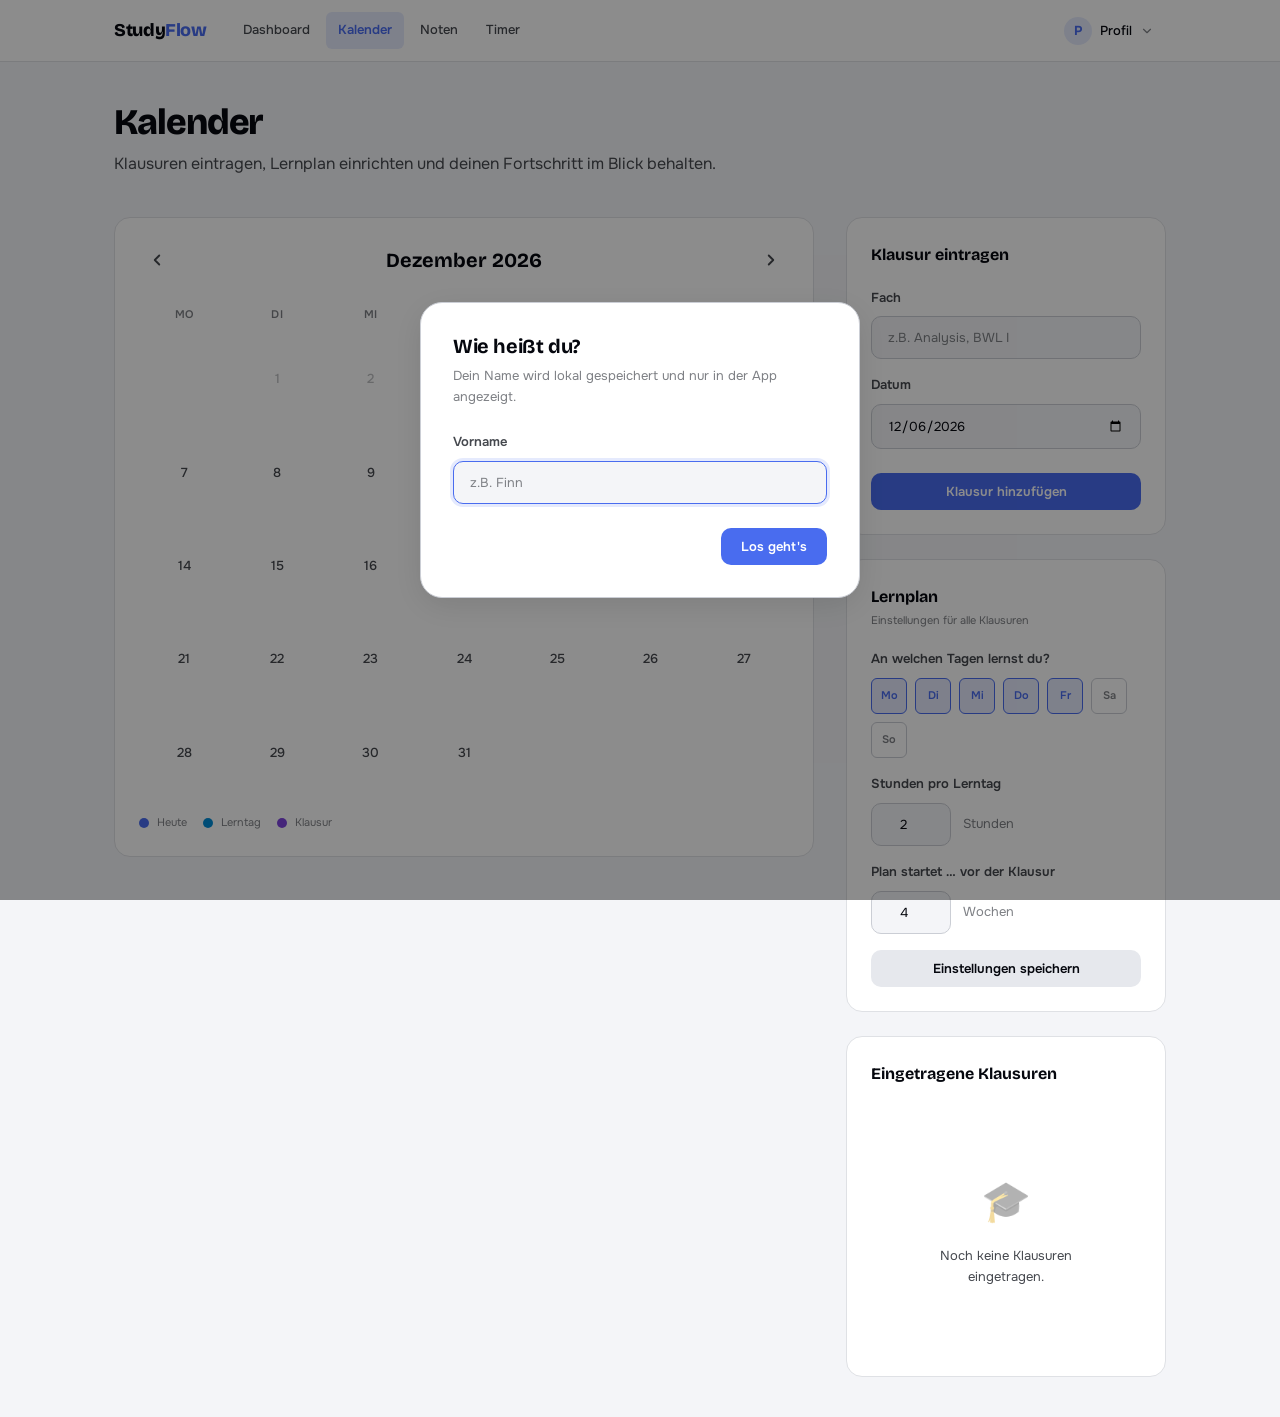
==== kalender.html @ fdf4076c "feat: complete Phase 1 frontend – dashboard, calendar, grades, timer - Dashboard with today's study " ====
<!DOCTYPE html>
<html lang="de" data-theme="light">
<head>
  <meta charset="UTF-8" />
  <meta name="viewport" content="width=device-width, initial-scale=1.0" />
  <title>StudyFlow – Kalender</title>
  <link rel="stylesheet" href="css/style.css" />
  <link rel="stylesheet" href="css/components.css" />
  <style>
    /* ── Layout ── */
    .kalender-layout {
      display: grid;
      grid-template-columns: 1fr 320px;
      gap: var(--sp-8);
      align-items: start;
    }

    /* ── Kalender ── */
    .calendar-nav {
      display: flex;
      align-items: center;
      justify-content: space-between;
      margin-bottom: var(--sp-5);
    }

    .calendar-month {
      font-family: 'Bricolage Grotesque', system-ui, sans-serif;
      font-size: var(--text-xl);
      font-weight: 700;
      color: var(--fg);
    }

    .calendar-nav-btn {
      width: 36px;
      height: 36px;
      display: flex;
      align-items: center;
      justify-content: center;
      border-radius: var(--r-sm);
      color: var(--fg-2);
      transition: background-color var(--t-fast), color var(--t-fast);
    }

    .calendar-nav-btn:hover {
      background-color: var(--bg-subtle);
      color: var(--fg);
    }

    .calendar-grid {
      display: grid;
      grid-template-columns: repeat(7, 1fr);
      gap: 3px;
    }

    .cal-header {
      text-align: center;
      font-size: var(--text-xs);
      font-weight: 600;
      color: var(--fg-3);
      padding: var(--sp-2) 0;
      text-transform: uppercase;
      letter-spacing: 0.05em;
    }

    .cal-day {
      position: relative;
      aspect-ratio: 1;
      display: flex;
      align-items: center;
      justify-content: center;
      font-size: var(--text-sm);
      font-weight: 500;
      border-radius: var(--r-sm);
      cursor: default;
      transition: background-color var(--t-fast);
      color: var(--fg-2);
    }

    .cal-day.empty {
      cursor: default;
    }

    .cal-day.today {
      background-color: var(--accent-dim);
      color: var(--accent-on-bg);
      font-weight: 700;
    }

    .cal-day.past {
      color: var(--fg-3);
      opacity: 0.5;
    }

    .cal-day.study-day {
      background-color: oklch(0.60 0.17 235 / 0.18);
      color: var(--cal-study);
      font-weight: 600;
    }

    .cal-day.exam-day {
      background-color: oklch(0.54 0.22 295 / 0.18);
      color: var(--cal-exam);
      font-weight: 700;
    }

    .cal-day.today.exam-day {
      background-color: oklch(0.54 0.22 295 / 0.25);
    }

    /* Dot indicators */
    .cal-day .dot-row {
      position: absolute;
      bottom: 3px;
      left: 50%;
      transform: translateX(-50%);
      display: flex;
      gap: 2px;
    }

    .cal-dot {
      width: 4px;
      height: 4px;
      border-radius: var(--r-full);
    }

    .cal-dot.exam  { background-color: var(--cal-exam); }
    .cal-dot.study { background-color: var(--cal-study); }

    /* Legend */
    .cal-legend {
      display: flex;
      gap: var(--sp-4);
      margin-top: var(--sp-4);
      flex-wrap: wrap;
    }

    .legend-item {
      display: flex;
      align-items: center;
      gap: var(--sp-2);
      font-size: var(--text-xs);
      color: var(--fg-3);
    }

    .legend-dot {
      width: 10px;
      height: 10px;
      border-radius: var(--r-full);
    }

    /* ── Tag-Detail ── */
    .day-detail {
      margin-top: var(--sp-4);
      padding: var(--sp-4) var(--sp-5);
      background-color: var(--bg-subtle);
      border-radius: var(--r-md);
      border: 1px solid var(--border-subtle);
    }

    .day-detail-date {
      font-size: var(--text-xs);
      font-weight: 600;
      color: var(--fg-3);
      text-transform: uppercase;
      letter-spacing: 0.06em;
      margin-bottom: var(--sp-3);
    }

    .day-detail-item {
      display: flex;
      align-items: center;
      gap: var(--sp-3);
      padding: var(--sp-2) 0;
      font-size: var(--text-sm);
      color: var(--fg);
    }

    .day-detail-item + .day-detail-item {
      border-top: 1px solid var(--border-subtle);
    }

    .day-detail-dot {
      width: 8px;
      height: 8px;
      border-radius: var(--r-full);
      flex-shrink: 0;
    }

    .day-detail-dot.exam  { background-color: var(--cal-exam); }
    .day-detail-dot.study { background-color: var(--cal-study); }
    .day-detail-dot.today { background-color: var(--accent-on-bg); }

    .day-detail-empty {
      font-size: var(--text-sm);
      color: var(--fg-3);
    }

    /* Klickbare Tage */
    .cal-day:not(.empty) {
      cursor: pointer;
    }

    .cal-day:not(.empty):hover:not(.today) {
      background-color: var(--bg-subtle);
    }

    .cal-day.selected {
      outline: 2px solid var(--accent-on-bg);
      outline-offset: 1px;
    }

    /* ── Sidebar ── */
    .sidebar-card + .sidebar-card {
      margin-top: var(--sp-6);
    }

    /* Exam list in sidebar */
    .exam-sidebar-item {
      display: flex;
      align-items: center;
      justify-content: space-between;
      padding: var(--sp-3) 0;
      gap: var(--sp-3);
    }

    .exam-sidebar-item + .exam-sidebar-item {
      border-top: 1px solid var(--border-subtle);
    }

    .exam-sidebar-name {
      font-size: var(--text-sm);
      font-weight: 500;
      color: var(--fg);
      flex: 1;
      min-width: 0;
      overflow: hidden;
      text-overflow: ellipsis;
      white-space: nowrap;
    }

    .exam-sidebar-date {
      font-size: var(--text-xs);
      color: var(--fg-3);
      white-space: nowrap;
    }

    /* Settings */
    .settings-grid {
      display: flex;
      flex-direction: column;
      gap: var(--sp-4);
    }

    @media (max-width: 900px) {
      .kalender-layout {
        grid-template-columns: 1fr;
      }
    }
  </style>
</head>
<body>
  <main class="page">
    <div class="page-header">
      <h1>Kalender</h1>
      <p>Klausuren eintragen, Lernplan einrichten und deinen Fortschritt im Blick behalten.</p>
    </div>

    <div class="kalender-layout">
      <!-- Linke Spalte: Kalender -->
      <div>
        <div class="card">
          <!-- Monats-Navigation -->
          <div class="calendar-nav">
            <button class="calendar-nav-btn" id="prevMonth" aria-label="Vorheriger Monat">
              <svg xmlns="http://www.w3.org/2000/svg" width="18" height="18" viewBox="0 0 24 24"
                   fill="none" stroke="currentColor" stroke-width="2.5"
                   stroke-linecap="round" stroke-linejoin="round" aria-hidden="true">
                <polyline points="15 18 9 12 15 6"/>
              </svg>
            </button>
            <span class="calendar-month" id="calMonthLabel"></span>
            <button class="calendar-nav-btn" id="nextMonth" aria-label="Nächster Monat">
              <svg xmlns="http://www.w3.org/2000/svg" width="18" height="18" viewBox="0 0 24 24"
                   fill="none" stroke="currentColor" stroke-width="2.5"
                   stroke-linecap="round" stroke-linejoin="round" aria-hidden="true">
                <polyline points="9 18 15 12 9 6"/>
              </svg>
            </button>
          </div>

          <!-- Grid -->
          <div class="calendar-grid" id="calGrid" role="grid" aria-label="Kalender"></div>

          <!-- Detail-Panel (erscheint beim Klick auf einen Tag) -->
          <div id="dayDetail" class="day-detail" hidden>
            <div class="day-detail-inner">
              <div class="day-detail-date" id="dayDetailDate"></div>
              <div id="dayDetailContent"></div>
            </div>
          </div>

          <!-- Legende -->
          <div class="cal-legend">
            <div class="legend-item">
              <div class="legend-dot" style="background:var(--accent-on-bg)"></div>
              Heute
            </div>
            <div class="legend-item">
              <div class="legend-dot" style="background:var(--cal-study)"></div>
              Lerntag
            </div>
            <div class="legend-item">
              <div class="legend-dot" style="background:var(--cal-exam)"></div>
              Klausur
            </div>
          </div>
        </div>
      </div>

      <!-- Rechte Spalte: Sidebar -->
      <div>
        <!-- Klausur hinzufügen -->
        <div class="card sidebar-card">
          <div class="card-header">
            <div class="card-title">Klausur eintragen</div>
          </div>
          <div class="modal-body">
            <div class="form-group">
              <label class="form-label" for="examSubject">Fach</label>
              <input class="form-input" type="text" id="examSubject"
                     placeholder="z.B. Analysis, BWL I" maxlength="80" />
            </div>
            <div class="form-group">
              <label class="form-label" for="examDate">Datum</label>
              <input class="form-input" type="date" id="examDate" />
            </div>
            <button class="btn btn-primary" id="addExamBtn" style="width:100%; margin-top:var(--sp-2)">
              Klausur hinzufügen
            </button>
          </div>
        </div>

        <!-- Lernplan-Einstellungen -->
        <div class="card sidebar-card">
          <div class="card-header">
            <div>
              <div class="card-title">Lernplan</div>
              <div class="card-subtitle">Einstellungen für alle Klausuren</div>
            </div>
          </div>
          <div class="settings-grid">
            <div class="form-group">
              <label class="form-label">An welchen Tagen lernst du?</label>
              <div class="checkbox-group">
                <input type="checkbox" class="day-checkbox" id="day1" value="1" />
                <label class="day-label" for="day1">Mo</label>

                <input type="checkbox" class="day-checkbox" id="day2" value="2" />
                <label class="day-label" for="day2">Di</label>

                <input type="checkbox" class="day-checkbox" id="day3" value="3" />
                <label class="day-label" for="day3">Mi</label>

                <input type="checkbox" class="day-checkbox" id="day4" value="4" />
                <label class="day-label" for="day4">Do</label>

                <input type="checkbox" class="day-checkbox" id="day5" value="5" />
                <label class="day-label" for="day5">Fr</label>

                <input type="checkbox" class="day-checkbox" id="day6" value="6" />
                <label class="day-label" for="day6">Sa</label>

                <input type="checkbox" class="day-checkbox" id="day0" value="0" />
                <label class="day-label" for="day0">So</label>
              </div>
            </div>

            <div class="form-group">
              <label class="form-label" for="hoursInput">Stunden pro Lerntag</label>
              <div class="input-with-unit">
                <input class="form-input" type="number" id="hoursInput"
                       min="0.5" max="12" step="0.5" value="2" />
                <span class="input-unit">Stunden</span>
              </div>
            </div>

            <div class="form-group">
              <label class="form-label" for="weeksInput">Plan startet … vor der Klausur</label>
              <div class="input-with-unit">
                <input class="form-input" type="number" id="weeksInput"
                       min="1" max="16" step="1" value="4" />
                <span class="input-unit">Wochen</span>
              </div>
            </div>

            <button class="btn btn-secondary" id="saveSettingsBtn" style="width:100%">
              Einstellungen speichern
            </button>
          </div>
        </div>

        <!-- Klausurliste -->
        <div class="card sidebar-card">
          <div class="card-header">
            <div class="card-title">Eingetragene Klausuren</div>
          </div>
          <div id="examSidebarList">
            <div class="empty-state">
              <div class="empty-state-icon">🎓</div>
              <p>Noch keine Klausuren.</p>
            </div>
          </div>
        </div>
      </div>
    </div>
  </main>

  <script src="js/app.js"></script>
  <script src="js/kalender.js"></script>
</body>
</html>
---- css/style.css ----
/* ═══════════════════════════════════════════════════════════
   Fonts
═══════════════════════════════════════════════════════════ */
@import url('https://fonts.googleapis.com/css2?family=Bricolage+Grotesque:opsz,wght@12..96,200..800&family=Onest:wght@300;400;500;600;700&display=swap');

/* ═══════════════════════════════════════════════════════════
   Design Tokens
═══════════════════════════════════════════════════════════ */
:root {
  /* Brand accent – indigo/blue-violet */
  --accent:       oklch(0.58 0.20 268);
  --accent-hover: oklch(0.51 0.22 268);
  --accent-dim:   oklch(0.58 0.20 268 / 0.14);

  /* Semantic grade colors */
  --grade-good:   oklch(0.62 0.18 148);
  --grade-mid:    oklch(0.70 0.16 72);
  --grade-bad:    oklch(0.58 0.20 25);

  /* Calendar event colors */
  --cal-exam:  oklch(0.54 0.22 295);
  --cal-study: oklch(0.60 0.17 235);

  /* Type scale (fixed rem for app UI) */
  --text-xs:   0.6875rem;   /* 11px */
  --text-sm:   0.8125rem;   /* 13px */
  --text-base: 0.9375rem;   /* 15px */
  --text-md:   1rem;        /* 16px */
  --text-lg:   1.125rem;    /* 18px */
  --text-xl:   1.25rem;     /* 20px */
  --text-2xl:  1.5rem;      /* 24px */
  --text-3xl:  1.875rem;    /* 30px */
  --text-4xl:  2.25rem;     /* 36px */
  --text-5xl:  3rem;        /* 48px */

  /* 4pt spacing scale */
  --sp-1:  0.25rem;   /* 4px  */
  --sp-2:  0.5rem;    /* 8px  */
  --sp-3:  0.75rem;   /* 12px */
  --sp-4:  1rem;      /* 16px */
  --sp-5:  1.25rem;   /* 20px */
  --sp-6:  1.5rem;    /* 24px */
  --sp-8:  2rem;      /* 32px */
  --sp-10: 2.5rem;    /* 40px */
  --sp-12: 3rem;      /* 48px */
  --sp-16: 4rem;      /* 64px */
  --sp-20: 5rem;      /* 80px */

  /* Radii */
  --r-sm:   6px;
  --r-md:   10px;
  --r-lg:   16px;
  --r-xl:   22px;
  --r-full: 9999px;

  /* Easing */
  --ease-out: cubic-bezier(0.16, 1, 0.3, 1);

  /* Transitions */
  --t-fast: 100ms var(--ease-out);
  --t-base: 180ms var(--ease-out);
  --t-slow: 320ms var(--ease-out);

  /* Navbar */
  --navbar-h: 62px;
}

/* ── Light theme ─────────────────────────────────────────── */
[data-theme="light"] {
  --bg:          oklch(0.97 0.004 268);
  --bg-elevated: oklch(1.00 0.000 268);
  --bg-subtle:   oklch(0.93 0.007 268);
  --bg-muted:    oklch(0.88 0.010 268);

  --fg:          oklch(0.13 0.016 268);
  --fg-2:        oklch(0.40 0.012 268);
  --fg-3:        oklch(0.60 0.008 268);

  --border:        oklch(0.85 0.010 268);
  --border-subtle: oklch(0.91 0.006 268);

  --shadow:    0 1px 3px oklch(0.13 0.016 268 / 0.07), 0 4px 14px oklch(0.13 0.016 268 / 0.06);
  --shadow-lg: 0 8px 32px oklch(0.13 0.016 268 / 0.10);

  --accent-on-bg: var(--accent);
}

/* ── Dark theme ──────────────────────────────────────────── */
[data-theme="dark"] {
  --bg:          oklch(0.12 0.010 268);
  --bg-elevated: oklch(0.17 0.012 268);
  --bg-subtle:   oklch(0.21 0.014 268);
  --bg-muted:    oklch(0.26 0.016 268);

  --fg:          oklch(0.93 0.008 268);
  --fg-2:        oklch(0.70 0.010 268);
  --fg-3:        oklch(0.50 0.008 268);

  --border:        oklch(0.28 0.016 268);
  --border-subtle: oklch(0.22 0.012 268);

  --shadow:    0 1px 3px oklch(0 0 0 / 0.28), 0 4px 14px oklch(0 0 0 / 0.22);
  --shadow-lg: 0 8px 32px oklch(0 0 0 / 0.42);

  --accent-on-bg: oklch(0.70 0.17 268);
}

/* ═══════════════════════════════════════════════════════════
   Reset
═══════════════════════════════════════════════════════════ */
*,
*::before,
*::after {
  box-sizing: border-box;
  margin: 0;
  padding: 0;
}

html {
  font-size: 16px;
  -webkit-text-size-adjust: 100%;
  scroll-behavior: smooth;
}

body {
  font-family: 'Onest', system-ui, -apple-system, sans-serif;
  font-size: var(--text-base);
  background-color: var(--bg);
  color: var(--fg);
  line-height: 1.6;
  min-height: 100vh;
  padding-top: var(--navbar-h);
  transition: background-color var(--t-base), color var(--t-base);
}

a {
  color: inherit;
  text-decoration: none;
}

img,
svg {
  display: block;
  max-width: 100%;
}

button {
  cursor: pointer;
  font-family: inherit;
  font-size: inherit;
  border: none;
  background: none;
  color: inherit;
}

input,
select,
textarea {
  font-family: inherit;
  font-size: inherit;
  color: inherit;
}

ul,
ol {
  list-style: none;
}

/* ═══════════════════════════════════════════════════════════
   Typography
═══════════════════════════════════════════════════════════ */
h1, h2, h3, h4, h5, h6 {
  font-family: 'Bricolage Grotesque', system-ui, sans-serif;
  line-height: 1.15;
  color: var(--fg);
}

h1 { font-size: var(--text-4xl); font-weight: 800; letter-spacing: -0.03em; }
h2 { font-size: var(--text-3xl); font-weight: 700; letter-spacing: -0.02em; }
h3 { font-size: var(--text-2xl); font-weight: 700; letter-spacing: -0.01em; }
h4 { font-size: var(--text-xl);  font-weight: 600; }
h5 { font-size: var(--text-lg);  font-weight: 600; }

p {
  color: var(--fg-2);
  max-width: 66ch;
}

small {
  font-size: var(--text-sm);
  color: var(--fg-3);
}

/* ═══════════════════════════════════════════════════════════
   Page Layout
═══════════════════════════════════════════════════════════ */
.page {
  max-width: 1100px;
  margin: 0 auto;
  padding: var(--sp-10) var(--sp-6);
}

.page-header {
  margin-bottom: var(--sp-10);
}

.page-header h1 {
  margin-bottom: var(--sp-2);
}

.page-header p {
  font-size: var(--text-md);
}

/* Two-column responsive grid */
.grid-2 {
  display: grid;
  grid-template-columns: repeat(auto-fit, minmax(300px, 1fr));
  gap: var(--sp-6);
}

/* Three-column responsive grid */
.grid-3 {
  display: grid;
  grid-template-columns: repeat(auto-fit, minmax(220px, 1fr));
  gap: var(--sp-4);
}

/* Sidebar layout: 2/3 + 1/3 */
.layout-sidebar {
  display: grid;
  grid-template-columns: 1fr 340px;
  gap: var(--sp-8);
  align-items: start;
}

/* ═══════════════════════════════════════════════════════════
   Utility Classes
═══════════════════════════════════════════════════════════ */
.sr-only {
  position: absolute;
  width: 1px;
  height: 1px;
  padding: 0;
  margin: -1px;
  overflow: hidden;
  clip: rect(0, 0, 0, 0);
  border: 0;
}

/* Flex shortcuts */
.flex         { display: flex; }
.flex-col     { display: flex; flex-direction: column; }
.items-center { align-items: center; }
.items-start  { align-items: flex-start; }
.justify-between { justify-content: space-between; }
.justify-center  { justify-content: center; }
.flex-1       { flex: 1; }
.flex-wrap    { flex-wrap: wrap; }

/* Gap */
.gap-1 { gap: var(--sp-1); }
.gap-2 { gap: var(--sp-2); }
.gap-3 { gap: var(--sp-3); }
.gap-4 { gap: var(--sp-4); }
.gap-6 { gap: var(--sp-6); }

/* Margin */
.mt-2  { margin-top: var(--sp-2); }
.mt-4  { margin-top: var(--sp-4); }
.mt-6  { margin-top: var(--sp-6); }
.mt-8  { margin-top: var(--sp-8); }
.mt-12 { margin-top: var(--sp-12); }
.mb-2  { margin-bottom: var(--sp-2); }
.mb-4  { margin-bottom: var(--sp-4); }
.mb-6  { margin-bottom: var(--sp-6); }
.mb-8  { margin-bottom: var(--sp-8); }

/* Text */
.text-xs      { font-size: var(--text-xs); }
.text-sm      { font-size: var(--text-sm); }
.text-lg      { font-size: var(--text-lg); }
.text-xl      { font-size: var(--text-xl); }
.text-accent  { color: var(--accent-on-bg); }
.text-muted   { color: var(--fg-3); }
.text-2nd     { color: var(--fg-2); }
.font-semibold { font-weight: 600; }
.font-bold     { font-weight: 700; }
.text-center   { text-align: center; }

/* Divider */
.divider {
  height: 1px;
  background-color: var(--border-subtle);
  margin: var(--sp-6) 0;
}

/* ═══════════════════════════════════════════════════════════
   Empty State
═══════════════════════════════════════════════════════════ */
.empty-state {
  display: flex;
  flex-direction: column;
  align-items: center;
  justify-content: center;
  padding: var(--sp-16) var(--sp-8);
  text-align: center;
  color: var(--fg-3);
  gap: var(--sp-3);
}

.empty-state-icon {
  font-size: 2.5rem;
  opacity: 0.4;
}

.empty-state p {
  font-size: var(--text-sm);
  max-width: 36ch;
  margin: 0 auto;
}

/* ═══════════════════════════════════════════════════════════
   Responsive
═══════════════════════════════════════════════════════════ */
@media (max-width: 768px) {
  .layout-sidebar {
    grid-template-columns: 1fr;
  }
}

@media (max-width: 640px) {
  .page {
    padding: var(--sp-6) var(--sp-4);
  }

  h1 { font-size: var(--text-3xl); }
  h2 { font-size: var(--text-2xl); }
  h3 { font-size: var(--text-xl); }
}
---- css/components.css ----
/* ═══════════════════════════════════════════════════════════
   Navbar
═══════════════════════════════════════════════════════════ */
.navbar {
  position: fixed;
  top: 0;
  left: 0;
  right: 0;
  height: var(--navbar-h);
  z-index: 100;
  background-color: var(--bg-elevated);
  border-bottom: 1px solid var(--border-subtle);
  transition: background-color var(--t-base), border-color var(--t-base);
}

.navbar-inner {
  max-width: 1100px;
  margin: 0 auto;
  padding: 0 var(--sp-6);
  height: 100%;
  display: flex;
  align-items: center;
  gap: var(--sp-6);
}

.navbar-brand {
  font-family: 'Bricolage Grotesque', system-ui, sans-serif;
  font-size: var(--text-lg);
  font-weight: 800;
  color: var(--fg);
  letter-spacing: -0.02em;
  flex-shrink: 0;
}

.navbar-brand span {
  color: var(--accent-on-bg);
}

.navbar-links {
  display: flex;
  align-items: center;
  gap: var(--sp-1);
  flex: 1;
}

.nav-link {
  font-size: var(--text-sm);
  font-weight: 500;
  color: var(--fg-2);
  padding: var(--sp-2) var(--sp-3);
  border-radius: var(--r-sm);
  transition: color var(--t-fast), background-color var(--t-fast);
  white-space: nowrap;
}

.nav-link:hover {
  color: var(--fg);
  background-color: var(--bg-subtle);
}

.nav-link.active {
  color: var(--accent-on-bg);
  background-color: var(--accent-dim);
  font-weight: 600;
}

.navbar-actions {
  margin-left: auto;
  flex-shrink: 0;
}

/* ── Profile dropdown ──────────────────────────────────── */
.profile-wrapper {
  position: relative;
}

.profile-btn {
  display: flex;
  align-items: center;
  gap: var(--sp-2);
  padding: var(--sp-2) var(--sp-3);
  border-radius: var(--r-md);
  transition: background-color var(--t-fast);
}

.profile-btn:hover {
  background-color: var(--bg-subtle);
}

.profile-avatar {
  width: 28px;
  height: 28px;
  border-radius: var(--r-full);
  background-color: var(--accent-dim);
  color: var(--accent-on-bg);
  font-size: var(--text-sm);
  font-weight: 700;
  display: flex;
  align-items: center;
  justify-content: center;
  flex-shrink: 0;
}

.profile-name {
  font-size: var(--text-sm);
  font-weight: 500;
  color: var(--fg);
  max-width: 100px;
  overflow: hidden;
  text-overflow: ellipsis;
  white-space: nowrap;
}

.profile-chevron {
  width: 14px;
  height: 14px;
  color: var(--fg-3);
  transition: transform var(--t-fast);
}

.profile-btn[aria-expanded="true"] .profile-chevron {
  transform: rotate(180deg);
}

.profile-dropdown {
  position: absolute;
  top: calc(100% + var(--sp-2));
  right: 0;
  width: 220px;
  background-color: var(--bg-elevated);
  border: 1px solid var(--border);
  border-radius: var(--r-lg);
  box-shadow: var(--shadow-lg);
  overflow: hidden;
  z-index: 200;

  transform: translateY(-6px) scale(0.97);
  opacity: 0;
  pointer-events: none;
  transition:
    transform var(--t-base),
    opacity var(--t-base);
}

.profile-dropdown.open {
  transform: translateY(0) scale(1);
  opacity: 1;
  pointer-events: auto;
}

.dropdown-header {
  padding: var(--sp-4) var(--sp-4) var(--sp-3);
}

.dropdown-user-name {
  font-size: var(--text-sm);
  font-weight: 600;
  color: var(--fg);
  display: block;
}

.dropdown-user-sub {
  font-size: var(--text-xs);
  color: var(--fg-3);
  display: block;
  margin-top: 2px;
}

.dropdown-divider {
  height: 1px;
  background-color: var(--border-subtle);
}

/* Theme row */
.theme-row {
  display: flex;
  align-items: center;
  justify-content: space-between;
  padding: var(--sp-3) var(--sp-4);
}

.theme-row-label {
  font-size: var(--text-sm);
  color: var(--fg-2);
}

/* Segmented theme switcher (Mond / Sonne) */
.theme-switcher {
  display: flex;
  background-color: var(--bg-muted);
  border-radius: var(--r-full);
  padding: 2px;
  gap: 1px;
}

.theme-opt {
  display: flex;
  align-items: center;
  justify-content: center;
  width: 28px;
  height: 24px;
  border-radius: var(--r-full);
  color: var(--fg-3);
  transition: background-color var(--t-base), color var(--t-base), box-shadow var(--t-base);
}

.theme-opt:hover {
  color: var(--fg-2);
}

.theme-opt.active {
  background-color: var(--bg-elevated);
  color: var(--fg);
  box-shadow: 0 1px 3px oklch(0 0 0 / 0.12);
}

/* Dropdown action item */
.dropdown-item {
  display: block;
  width: 100%;
  text-align: left;
  padding: var(--sp-3) var(--sp-4);
  font-size: var(--text-sm);
  color: var(--fg-2);
  transition: background-color var(--t-fast), color var(--t-fast);
}

.dropdown-item:hover {
  background-color: var(--bg-subtle);
  color: var(--fg);
}

/* Mobile navbar */
@media (max-width: 640px) {
  .navbar-inner {
    padding: 0 var(--sp-4);
    gap: var(--sp-3);
  }

  .navbar-links {
    gap: 0;
  }

  .nav-link {
    padding: var(--sp-2) var(--sp-2);
    font-size: var(--text-xs);
  }

  .profile-name {
    display: none;
  }
}

/* ═══════════════════════════════════════════════════════════
   Buttons
═══════════════════════════════════════════════════════════ */
.btn {
  display: inline-flex;
  align-items: center;
  justify-content: center;
  gap: var(--sp-2);
  padding: var(--sp-3) var(--sp-5);
  border-radius: var(--r-md);
  font-size: var(--text-sm);
  font-weight: 600;
  line-height: 1;
  white-space: nowrap;
  transition: background-color var(--t-fast), color var(--t-fast), transform var(--t-fast), box-shadow var(--t-fast);
  user-select: none;
}

.btn:active {
  transform: scale(0.97);
}

.btn-primary {
  background-color: var(--accent);
  color: white;
}

.btn-primary:hover {
  background-color: var(--accent-hover);
}

.btn-secondary {
  background-color: var(--bg-subtle);
  color: var(--fg);
}

.btn-secondary:hover {
  background-color: var(--bg-muted);
}

.btn-ghost {
  color: var(--fg-2);
}

.btn-ghost:hover {
  background-color: var(--bg-subtle);
  color: var(--fg);
}

.btn-danger {
  background-color: oklch(0.58 0.20 25 / 0.12);
  color: var(--grade-bad);
}

.btn-danger:hover {
  background-color: oklch(0.58 0.20 25 / 0.20);
}

.btn-sm {
  padding: var(--sp-2) var(--sp-3);
  font-size: var(--text-xs);
  border-radius: var(--r-sm);
}

.btn-lg {
  padding: var(--sp-4) var(--sp-8);
  font-size: var(--text-md);
  border-radius: var(--r-lg);
}

.btn-icon {
  width: 34px;
  height: 34px;
  padding: 0;
  border-radius: var(--r-sm);
}

/* ═══════════════════════════════════════════════════════════
   Cards
═══════════════════════════════════════════════════════════ */
.card {
  background-color: var(--bg-elevated);
  border: 1px solid var(--border-subtle);
  border-radius: var(--r-lg);
  padding: var(--sp-6);
  transition: border-color var(--t-base), box-shadow var(--t-base);
}

.card-hover:hover {
  border-color: var(--border);
  box-shadow: var(--shadow);
}

.card-header {
  display: flex;
  align-items: center;
  justify-content: space-between;
  margin-bottom: var(--sp-5);
}

.card-title {
  font-family: 'Bricolage Grotesque', system-ui, sans-serif;
  font-size: var(--text-md);
  font-weight: 700;
  color: var(--fg);
}

.card-subtitle {
  font-size: var(--text-xs);
  color: var(--fg-3);
  margin-top: 2px;
}

/* Stat card */
.stat-card {
  background-color: var(--bg-elevated);
  border: 1px solid var(--border-subtle);
  border-radius: var(--r-lg);
  padding: var(--sp-6);
}

.stat-label {
  font-size: var(--text-xs);
  font-weight: 600;
  color: var(--fg-3);
  text-transform: uppercase;
  letter-spacing: 0.06em;
  margin-bottom: var(--sp-2);
}

.stat-value {
  font-family: 'Bricolage Grotesque', system-ui, sans-serif;
  font-size: var(--text-4xl);
  font-weight: 800;
  color: var(--fg);
  line-height: 1;
  letter-spacing: -0.03em;
}

.stat-unit {
  font-size: var(--text-lg);
  font-weight: 600;
  color: var(--fg-3);
  margin-left: 2px;
}

.stat-sub {
  font-size: var(--text-xs);
  color: var(--fg-3);
  margin-top: var(--sp-2);
}

/* ═══════════════════════════════════════════════════════════
   Form Elements
═══════════════════════════════════════════════════════════ */
.form-group {
  display: flex;
  flex-direction: column;
  gap: var(--sp-2);
}

.form-label {
  font-size: var(--text-sm);
  font-weight: 600;
  color: var(--fg-2);
}

.form-input,
.form-select {
  width: 100%;
  padding: var(--sp-3) var(--sp-4);
  background-color: var(--bg);
  border: 1px solid var(--border);
  border-radius: var(--r-md);
  color: var(--fg);
  font-size: var(--text-sm);
  transition: border-color var(--t-fast), box-shadow var(--t-fast);
  appearance: none;
  -webkit-appearance: none;
}

.form-input:focus,
.form-select:focus {
  outline: none;
  border-color: var(--accent-on-bg);
  box-shadow: 0 0 0 3px var(--accent-dim);
}

.form-input::placeholder {
  color: var(--fg-3);
}

.form-select {
  background-image: url("data:image/svg+xml,%3Csvg xmlns='http://www.w3.org/2000/svg' width='12' height='12' viewBox='0 0 24 24' fill='none' stroke='%23888' stroke-width='2' stroke-linecap='round' stroke-linejoin='round'%3E%3Cpolyline points='6 9 12 15 18 9'%3E%3C/polyline%3E%3C/svg%3E");
  background-repeat: no-repeat;
  background-position: right var(--sp-3) center;
  padding-right: var(--sp-8);
  cursor: pointer;
}

/* Checkbox group (days of week) */
.checkbox-group {
  display: flex;
  flex-wrap: wrap;
  gap: var(--sp-2);
}

.day-checkbox {
  display: none;
}

.day-label {
  display: flex;
  align-items: center;
  justify-content: center;
  width: 36px;
  height: 36px;
  border-radius: var(--r-sm);
  border: 1px solid var(--border);
  font-size: var(--text-xs);
  font-weight: 600;
  color: var(--fg-3);
  cursor: pointer;
  transition: border-color var(--t-fast), background-color var(--t-fast), color var(--t-fast);
  user-select: none;
}

.day-label:hover {
  border-color: var(--accent-on-bg);
  color: var(--accent-on-bg);
}

.day-checkbox:checked + .day-label {
  background-color: var(--accent-dim);
  border-color: var(--accent-on-bg);
  color: var(--accent-on-bg);
}

/* Number input with range */
.input-with-unit {
  display: flex;
  align-items: center;
  gap: var(--sp-3);
}

.input-with-unit .form-input {
  width: 80px;
  text-align: center;
}

.input-unit {
  font-size: var(--text-sm);
  color: var(--fg-3);
  white-space: nowrap;
}

/* ═══════════════════════════════════════════════════════════
   Badge / Tag
═══════════════════════════════════════════════════════════ */
.badge {
  display: inline-flex;
  align-items: center;
  padding: 2px var(--sp-2);
  border-radius: var(--r-full);
  font-size: var(--text-xs);
  font-weight: 600;
  white-space: nowrap;
}

.badge-accent {
  background-color: var(--accent-dim);
  color: var(--accent-on-bg);
}

.badge-good {
  background-color: oklch(0.62 0.18 148 / 0.15);
  color: var(--grade-good);
}

.badge-mid {
  background-color: oklch(0.70 0.16 72 / 0.15);
  color: var(--grade-mid);
}

.badge-bad {
  background-color: oklch(0.58 0.20 25 / 0.15);
  color: var(--grade-bad);
}

.badge-neutral {
  background-color: var(--bg-muted);
  color: var(--fg-3);
}

/* ═══════════════════════════════════════════════════════════
   Modal
═══════════════════════════════════════════════════════════ */
.modal-backdrop {
  position: fixed;
  inset: 0;
  background-color: oklch(0 0 0 / 0.45);
  z-index: 300;
  display: flex;
  align-items: center;
  justify-content: center;
  padding: var(--sp-4);
  opacity: 0;
  pointer-events: none;
  transition: opacity var(--t-base);
}

.modal-backdrop.open {
  opacity: 1;
  pointer-events: auto;
}

.modal {
  background-color: var(--bg-elevated);
  border: 1px solid var(--border);
  border-radius: var(--r-xl);
  box-shadow: var(--shadow-lg);
  width: 100%;
  max-width: 440px;
  padding: var(--sp-8);
  transform: translateY(16px) scale(0.97);
  transition: transform var(--t-base);
}

.modal-backdrop.open .modal {
  transform: translateY(0) scale(1);
}

.modal-header {
  margin-bottom: var(--sp-6);
}

.modal-title {
  font-family: 'Bricolage Grotesque', system-ui, sans-serif;
  font-size: var(--text-xl);
  font-weight: 700;
  color: var(--fg);
}

.modal-body {
  display: flex;
  flex-direction: column;
  gap: var(--sp-4);
}

.modal-footer {
  display: flex;
  gap: var(--sp-3);
  justify-content: flex-end;
  margin-top: var(--sp-6);
}

/* ═══════════════════════════════════════════════════════════
   List Items (generic)
═══════════════════════════════════════════════════════════ */
.list-item {
  display: flex;
  align-items: center;
  gap: var(--sp-3);
  padding: var(--sp-3) var(--sp-4);
  border-radius: var(--r-md);
  transition: background-color var(--t-fast);
}

.list-item:hover {
  background-color: var(--bg-subtle);
}

.list-item-main {
  flex: 1;
  min-width: 0;
}

.list-item-title {
  font-size: var(--text-sm);
  font-weight: 500;
  color: var(--fg);
  white-space: nowrap;
  overflow: hidden;
  text-overflow: ellipsis;
}

.list-item-sub {
  font-size: var(--text-xs);
  color: var(--fg-3);
  margin-top: 1px;
}

.list-item-action {
  opacity: 0;
  transition: opacity var(--t-fast);
}

.list-item:hover .list-item-action {
  opacity: 1;
}

/* ═══════════════════════════════════════════════════════════
   Section header row
═══════════════════════════════════════════════════════════ */
.section-row {
  display: flex;
  align-items: center;
  justify-content: space-between;
  margin-bottom: var(--sp-4);
}

.section-title {
  font-family: 'Bricolage Grotesque', system-ui, sans-serif;
  font-size: var(--text-md);
  font-weight: 700;
  color: var(--fg);
}

/* ═══════════════════════════════════════════════════════════
   Countdown chip
═══════════════════════════════════════════════════════════ */
.countdown-chip {
  display: inline-flex;
  align-items: center;
  gap: var(--sp-1);
  padding: var(--sp-1) var(--sp-2);
  background-color: var(--bg-muted);
  border-radius: var(--r-full);
  font-size: var(--text-xs);
  font-weight: 600;
  color: var(--fg-2);
}

.countdown-chip.urgent {
  background-color: oklch(0.58 0.20 25 / 0.15);
  color: var(--grade-bad);
}

.countdown-chip.soon {
  background-color: oklch(0.70 0.16 72 / 0.15);
  color: var(--grade-mid);
}

/* ═══════════════════════════════════════════════════════════
   Grade display
═══════════════════════════════════════════════════════════ */
.grade-display {
  font-family: 'Bricolage Grotesque', system-ui, sans-serif;
  font-weight: 700;
  color: var(--fg);
}

.grade-good  { color: var(--grade-good); }
.grade-mid   { color: var(--grade-mid); }
.grade-bad   { color: var(--grade-bad); }
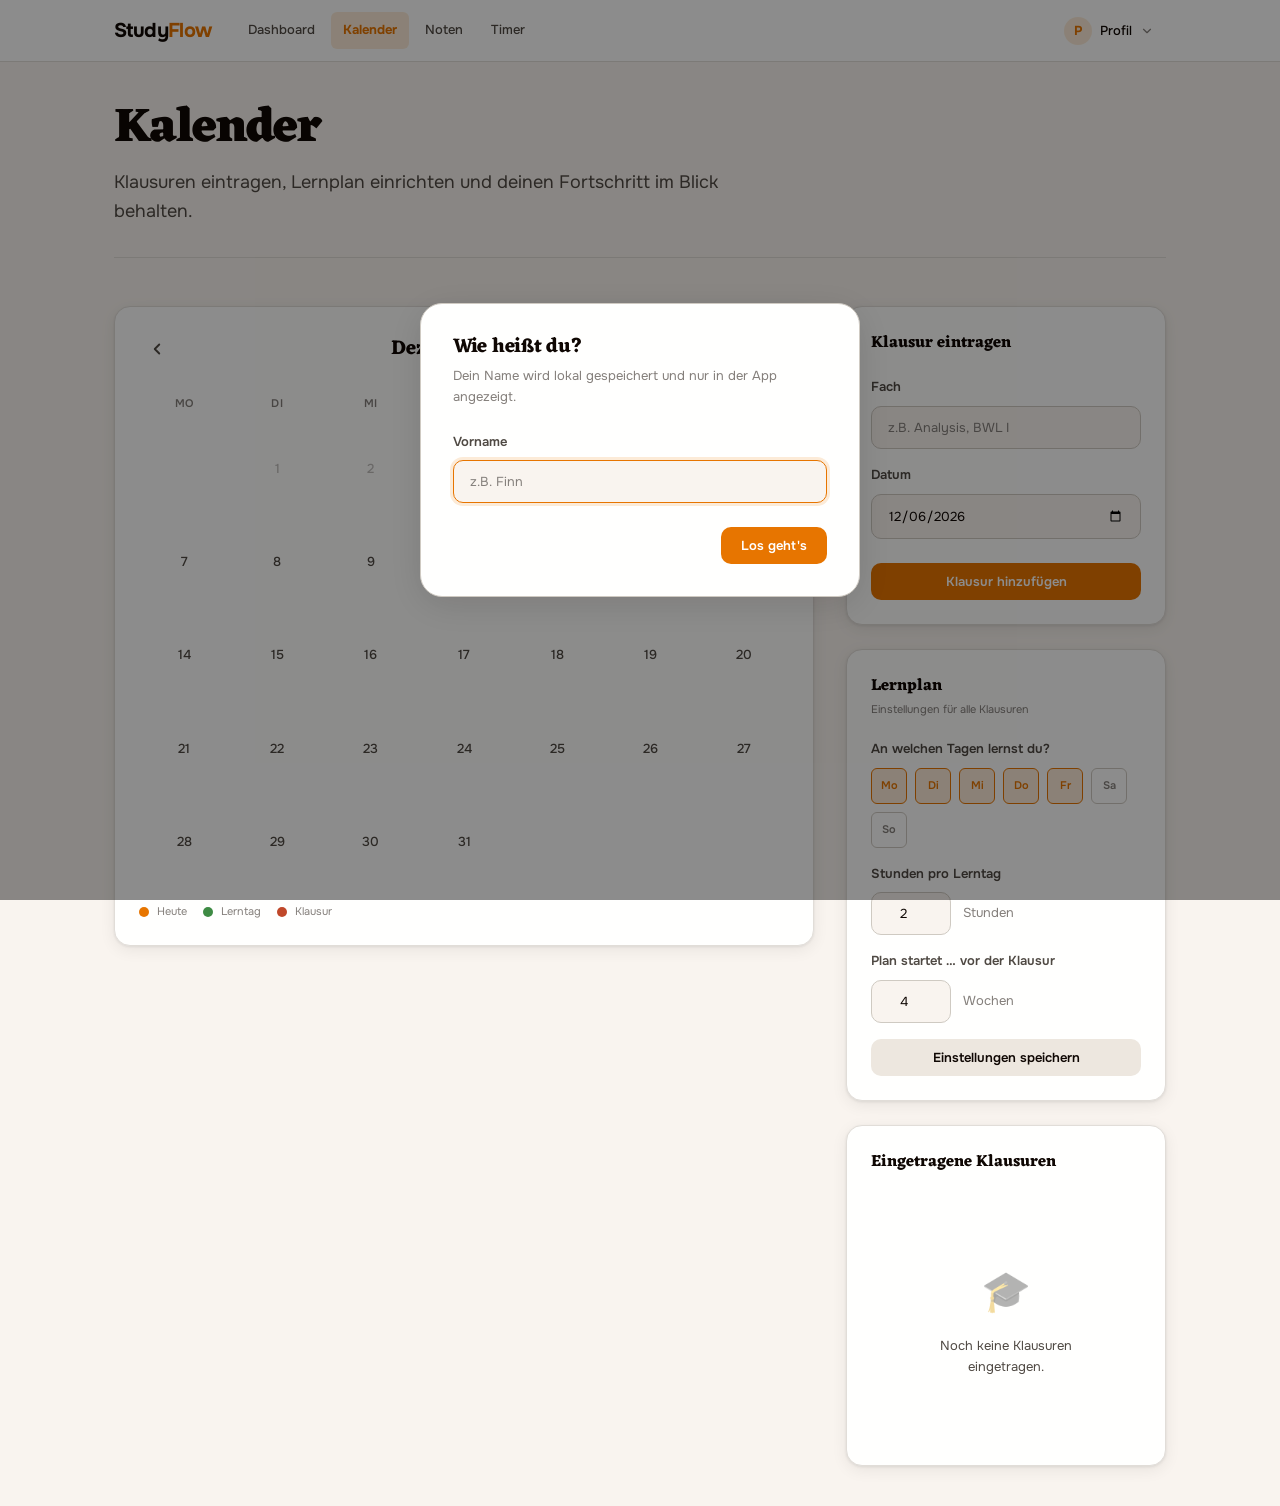
==== commit e06b69ee: "feat: bold visual overhaul – Warm Scholar design direction - Replace Bricolage Grotesque with Eczar " ====
--- a/kalender.html
+++ b/kalender.html
@@ -24,7 +24,7 @@
     }
 
     .calendar-month {
-      font-family: 'Bricolage Grotesque', system-ui, sans-serif;
+      font-family: 'Eczar', Georgia, serif;
       font-size: var(--text-xl);
       font-weight: 700;
       color: var(--fg);
@@ -92,19 +92,19 @@
     }
 
     .cal-day.study-day {
-      background-color: oklch(0.60 0.17 235 / 0.18);
+      background-color: oklch(0.57 0.13 145 / 0.18);
       color: var(--cal-study);
       font-weight: 600;
     }
 
     .cal-day.exam-day {
-      background-color: oklch(0.54 0.22 295 / 0.18);
+      background-color: oklch(0.56 0.16 35 / 0.18);
       color: var(--cal-exam);
       font-weight: 700;
     }
 
     .cal-day.today.exam-day {
-      background-color: oklch(0.54 0.22 295 / 0.25);
+      background-color: oklch(0.56 0.16 35 / 0.25);
     }
 
     /* Dot indicators */
@@ -260,14 +260,14 @@
 </head>
 <body>
   <main class="page">
-    <div class="page-header">
+    <div class="page-header anim-up-1">
       <h1>Kalender</h1>
       <p>Klausuren eintragen, Lernplan einrichten und deinen Fortschritt im Blick behalten.</p>
     </div>
 
     <div class="kalender-layout">
       <!-- Linke Spalte: Kalender -->
-      <div>
+      <div class="anim-up-2">
         <div class="card">
           <!-- Monats-Navigation -->
           <div class="calendar-nav">
--- a/css/style.css
+++ b/css/style.css
@@ -1,25 +1,25 @@
 /* ═══════════════════════════════════════════════════════════
    Fonts
 ═══════════════════════════════════════════════════════════ */
-@import url('https://fonts.googleapis.com/css2?family=Bricolage+Grotesque:opsz,wght@12..96,200..800&family=Onest:wght@300;400;500;600;700&display=swap');
+@import url('https://fonts.googleapis.com/css2?family=Eczar:wght@400..800&family=Onest:wght@300;400;500;600;700&display=swap');
 
 /* ═══════════════════════════════════════════════════════════
    Design Tokens
 ═══════════════════════════════════════════════════════════ */
 :root {
-  /* Brand accent – indigo/blue-violet */
-  --accent:       oklch(0.58 0.20 268);
-  --accent-hover: oklch(0.51 0.22 268);
-  --accent-dim:   oklch(0.58 0.20 268 / 0.14);
+  /* Brand accent – warm amber-gold */
+  --accent:       oklch(0.68 0.18 58);
+  --accent-hover: oklch(0.60 0.20 58);
+  --accent-dim:   oklch(0.68 0.18 58 / 0.15);
 
   /* Semantic grade colors */
-  --grade-good:   oklch(0.62 0.18 148);
+  --grade-good:   oklch(0.60 0.15 140);
   --grade-mid:    oklch(0.70 0.16 72);
-  --grade-bad:    oklch(0.58 0.20 25);
-
-  /* Calendar event colors */
-  --cal-exam:  oklch(0.54 0.22 295);
-  --cal-study: oklch(0.60 0.17 235);
+  --grade-bad:    oklch(0.58 0.18 25);
+
+  /* Calendar event colors – warm, cohesive with amber accent */
+  --cal-exam:  oklch(0.56 0.16 35);
+  --cal-study: oklch(0.57 0.13 145);
 
   /* Type scale (fixed rem for app UI) */
   --text-xs:   0.6875rem;   /* 11px */
@@ -32,6 +32,7 @@
   --text-3xl:  1.875rem;    /* 30px */
   --text-4xl:  2.25rem;     /* 36px */
   --text-5xl:  3rem;        /* 48px */
+  --text-6xl:  3.75rem;     /* 60px */
 
   /* 4pt spacing scale */
   --sp-1:  0.25rem;   /* 4px  */
@@ -67,42 +68,42 @@
 
 /* ── Light theme ─────────────────────────────────────────── */
 [data-theme="light"] {
-  --bg:          oklch(0.97 0.004 268);
-  --bg-elevated: oklch(1.00 0.000 268);
-  --bg-subtle:   oklch(0.93 0.007 268);
-  --bg-muted:    oklch(0.88 0.010 268);
-
-  --fg:          oklch(0.13 0.016 268);
-  --fg-2:        oklch(0.40 0.012 268);
-  --fg-3:        oklch(0.60 0.008 268);
-
-  --border:        oklch(0.85 0.010 268);
-  --border-subtle: oklch(0.91 0.006 268);
-
-  --shadow:    0 1px 3px oklch(0.13 0.016 268 / 0.07), 0 4px 14px oklch(0.13 0.016 268 / 0.06);
-  --shadow-lg: 0 8px 32px oklch(0.13 0.016 268 / 0.10);
+  --bg:          oklch(0.97 0.009 75);
+  --bg-elevated: oklch(1.00 0.002 75);
+  --bg-subtle:   oklch(0.93 0.012 75);
+  --bg-muted:    oklch(0.88 0.016 75);
+
+  --fg:          oklch(0.14 0.018 60);
+  --fg-2:        oklch(0.41 0.013 65);
+  --fg-3:        oklch(0.60 0.009 70);
+
+  --border:        oklch(0.84 0.012 75);
+  --border-subtle: oklch(0.90 0.008 75);
+
+  --shadow:    0 1px 3px oklch(0.14 0.018 60 / 0.08), 0 4px 16px oklch(0.14 0.018 60 / 0.07);
+  --shadow-lg: 0 8px 36px oklch(0.14 0.018 60 / 0.12);
 
   --accent-on-bg: var(--accent);
 }
 
 /* ── Dark theme ──────────────────────────────────────────── */
 [data-theme="dark"] {
-  --bg:          oklch(0.12 0.010 268);
-  --bg-elevated: oklch(0.17 0.012 268);
-  --bg-subtle:   oklch(0.21 0.014 268);
-  --bg-muted:    oklch(0.26 0.016 268);
-
-  --fg:          oklch(0.93 0.008 268);
-  --fg-2:        oklch(0.70 0.010 268);
-  --fg-3:        oklch(0.50 0.008 268);
-
-  --border:        oklch(0.28 0.016 268);
-  --border-subtle: oklch(0.22 0.012 268);
-
-  --shadow:    0 1px 3px oklch(0 0 0 / 0.28), 0 4px 14px oklch(0 0 0 / 0.22);
-  --shadow-lg: 0 8px 32px oklch(0 0 0 / 0.42);
-
-  --accent-on-bg: oklch(0.70 0.17 268);
+  --bg:          oklch(0.13 0.012 55);
+  --bg-elevated: oklch(0.18 0.014 55);
+  --bg-subtle:   oklch(0.22 0.016 58);
+  --bg-muted:    oklch(0.27 0.018 60);
+
+  --fg:          oklch(0.94 0.007 75);
+  --fg-2:        oklch(0.71 0.010 70);
+  --fg-3:        oklch(0.51 0.008 68);
+
+  --border:        oklch(0.29 0.016 58);
+  --border-subtle: oklch(0.23 0.012 55);
+
+  --shadow:    0 1px 3px oklch(0 0 0 / 0.32), 0 4px 16px oklch(0 0 0 / 0.26);
+  --shadow-lg: 0 8px 40px oklch(0 0 0 / 0.46);
+
+  --accent-on-bg: oklch(0.78 0.16 58);
 }
 
 /* ═══════════════════════════════════════════════════════════
@@ -170,14 +171,14 @@
    Typography
 ═══════════════════════════════════════════════════════════ */
 h1, h2, h3, h4, h5, h6 {
-  font-family: 'Bricolage Grotesque', system-ui, sans-serif;
-  line-height: 1.15;
+  font-family: 'Eczar', Georgia, serif;
+  line-height: 1.12;
   color: var(--fg);
 }
 
-h1 { font-size: var(--text-4xl); font-weight: 800; letter-spacing: -0.03em; }
-h2 { font-size: var(--text-3xl); font-weight: 700; letter-spacing: -0.02em; }
-h3 { font-size: var(--text-2xl); font-weight: 700; letter-spacing: -0.01em; }
+h1 { font-size: var(--text-4xl); font-weight: 800; letter-spacing: -0.02em; }
+h2 { font-size: var(--text-3xl); font-weight: 700; letter-spacing: -0.015em; }
+h3 { font-size: var(--text-2xl); font-weight: 700; }
 h4 { font-size: var(--text-xl);  font-weight: 600; }
 h5 { font-size: var(--text-lg);  font-weight: 600; }
 
@@ -201,15 +202,19 @@
 }
 
 .page-header {
-  margin-bottom: var(--sp-10);
+  margin-bottom: var(--sp-12);
+  padding-bottom: var(--sp-8);
+  border-bottom: 1px solid var(--border-subtle);
 }
 
 .page-header h1 {
-  margin-bottom: var(--sp-2);
+  font-size: var(--text-5xl);
+  margin-bottom: var(--sp-3);
 }
 
 .page-header p {
-  font-size: var(--text-md);
+  font-size: var(--text-lg);
+  max-width: 52ch;
 }
 
 /* Two-column responsive grid */
--- a/css/components.css
+++ b/css/components.css
@@ -24,11 +24,11 @@
 }
 
 .navbar-brand {
-  font-family: 'Bricolage Grotesque', system-ui, sans-serif;
-  font-size: var(--text-lg);
-  font-weight: 800;
-  color: var(--fg);
-  letter-spacing: -0.02em;
+  font-family: 'Onest', system-ui, sans-serif;
+  font-size: var(--text-xl);
+  font-weight: 700;
+  color: var(--fg);
+  letter-spacing: -0.03em;
   flex-shrink: 0;
 }
 
@@ -61,7 +61,7 @@
 .nav-link.active {
   color: var(--accent-on-bg);
   background-color: var(--accent-dim);
-  font-weight: 600;
+  font-weight: 700;
 }
 
 .navbar-actions {
@@ -337,11 +337,12 @@
   border-radius: var(--r-lg);
   padding: var(--sp-6);
   transition: border-color var(--t-base), box-shadow var(--t-base);
+  box-shadow: var(--shadow);
 }
 
 .card-hover:hover {
   border-color: var(--border);
-  box-shadow: var(--shadow);
+  box-shadow: var(--shadow-lg);
 }
 
 .card-header {
@@ -352,7 +353,7 @@
 }
 
 .card-title {
-  font-family: 'Bricolage Grotesque', system-ui, sans-serif;
+  font-family: 'Eczar', Georgia, serif;
   font-size: var(--text-md);
   font-weight: 700;
   color: var(--fg);
@@ -382,7 +383,7 @@
 }
 
 .stat-value {
-  font-family: 'Bricolage Grotesque', system-ui, sans-serif;
+  font-family: 'Eczar', Georgia, serif;
   font-size: var(--text-4xl);
   font-weight: 800;
   color: var(--fg);
@@ -526,7 +527,7 @@
 }
 
 .badge-good {
-  background-color: oklch(0.62 0.18 148 / 0.15);
+  background-color: oklch(0.60 0.15 140 / 0.15);
   color: var(--grade-good);
 }
 
@@ -588,7 +589,7 @@
 }
 
 .modal-title {
-  font-family: 'Bricolage Grotesque', system-ui, sans-serif;
+  font-family: 'Eczar', Georgia, serif;
   font-size: var(--text-xl);
   font-weight: 700;
   color: var(--fg);
@@ -663,7 +664,7 @@
 }
 
 .section-title {
-  font-family: 'Bricolage Grotesque', system-ui, sans-serif;
+  font-family: 'Eczar', Georgia, serif;
   font-size: var(--text-md);
   font-weight: 700;
   color: var(--fg);
@@ -698,7 +699,7 @@
    Grade display
 ═══════════════════════════════════════════════════════════ */
 .grade-display {
-  font-family: 'Bricolage Grotesque', system-ui, sans-serif;
+  font-family: 'Eczar', Georgia, serif;
   font-weight: 700;
   color: var(--fg);
 }
@@ -706,3 +707,34 @@
 .grade-good  { color: var(--grade-good); }
 .grade-mid   { color: var(--grade-mid); }
 .grade-bad   { color: var(--grade-bad); }
+
+/* ═══════════════════════════════════════════════════════════
+   Entrance Animations
+═══════════════════════════════════════════════════════════ */
+@keyframes animUp {
+  from {
+    opacity: 0;
+    transform: translateY(18px);
+  }
+  to {
+    opacity: 1;
+    transform: translateY(0);
+  }
+}
+
+.anim-up {
+  animation: animUp 0.55s cubic-bezier(0.16, 1, 0.3, 1) both;
+}
+
+.anim-up-1 { animation: animUp 0.55s cubic-bezier(0.16, 1, 0.3, 1) 0ms   both; }
+.anim-up-2 { animation: animUp 0.55s cubic-bezier(0.16, 1, 0.3, 1) 70ms  both; }
+.anim-up-3 { animation: animUp 0.55s cubic-bezier(0.16, 1, 0.3, 1) 140ms both; }
+.anim-up-4 { animation: animUp 0.55s cubic-bezier(0.16, 1, 0.3, 1) 210ms both; }
+.anim-up-5 { animation: animUp 0.55s cubic-bezier(0.16, 1, 0.3, 1) 280ms both; }
+
+@media (prefers-reduced-motion: reduce) {
+  .anim-up,
+  .anim-up-1, .anim-up-2, .anim-up-3, .anim-up-4, .anim-up-5 {
+    animation: none;
+  }
+}
